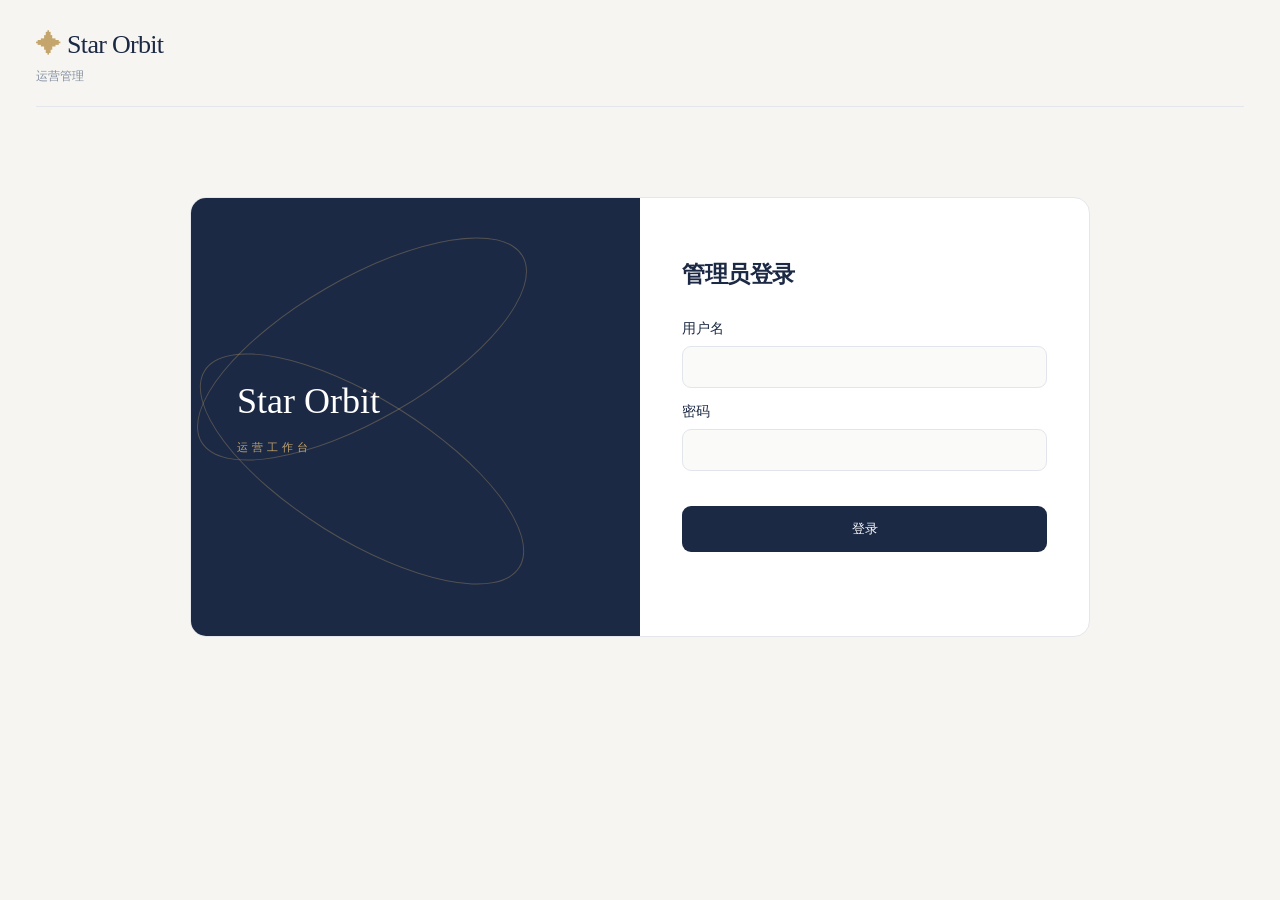
==== backend/admin-web/index.html @ 63a2cc02 "feat: release 3.2beta.1 with recovery, campaigns and improved AI scheduling" ====
<!doctype html><html lang="zh-CN"><head><meta charset="utf-8"><meta name="viewport" content="width=device-width,initial-scale=1"><title>Star Orbit · 运营管理</title><style>
*{box-sizing:border-box}body{margin:0;background:#f3f5fa;color:#26324b;font:15px system-ui,sans-serif}main{max-width:1100px;margin:40px auto;padding:20px}header{display:flex;justify-content:space-between;align-items:center;margin-bottom:30px}h1{font-size:26px}small,p{color:#6b7892}section{background:white;padding:24px;border-radius:20px;margin:16px 0;box-shadow:0 8px 30px #26324b08}#login{max-width:420px;margin:70px auto}label{display:block;margin:15px 0}input,textarea,select,button{font:inherit;border-radius:10px;padding:12px;border:1px solid #d9dfec}input,textarea{width:100%;margin-top:8px}textarea{resize:vertical}button{cursor:pointer;background:#596fd5;color:#fff;border:0}button:disabled{opacity:.5}form.search,.toolbar{display:flex;gap:12px;align-items:end;flex-wrap:wrap}form.search input{flex:1}table{width:100%;border-collapse:collapse}td,th{text-align:left;padding:15px 10px;border-bottom:1px solid #edf0f5;word-break:break-word}.table{overflow:auto}#notice{min-height:24px;color:#aa3657}dialog{border:0;border-radius:20px;max-width:440px;width:90%;padding:25px}dialog::backdrop{background:#18254066}.actions{display:flex;gap:12px;margin-top:20px;flex-wrap:wrap}.tabs{display:flex;gap:12px}.tabs button{background:#e5e9f3;color:#425372}.tabs button[aria-selected=true]{background:#596fd5;color:white}.badge{display:inline-block;padding:5px 9px;background:#edf1f9;border-radius:7px;white-space:nowrap;font-size:13px}.badge.processing{background:#fff2da;color:#956721}.badge.completed{background:#e7f4ed;color:#377453}#feedback-detail{max-width:720px;max-height:88vh;overflow:auto}.detail-text{white-space:pre-wrap;overflow-wrap:anywhere;line-height:1.8;color:#26324b}.feedback-images{display:flex;gap:12px;flex-wrap:wrap}.feedback-images img{width:140px;height:130px;object-fit:contain;background:#f5f6fa;border-radius:10px}.feedback-preview{max-width:300px;min-width:170px}.toolbar label{margin:0}.counts{font-size:14px;color:#6b7892}#feedback-save-note{color:#aa3657}button.secondary{background:#e8ecf4;color:#425372}[hidden]{display:none!important}@media(max-width:600px){main{margin:12px auto;padding:14px}section{padding:18px}header{margin-bottom:15px}td,th{padding:12px 8px}dialog{padding:20px}.feedback-images img{width:105px;height:105px}}
:root{color-scheme:light;--navy:#1c2945;--gold:#c4a56b;--muted:#8490a2}body{background:#f6f5f1;color:var(--navy);font-size:14px}main{max-width:1500px;padding:30px 36px;margin:0 auto}header{margin:0 0 20px;padding-bottom:22px;border-bottom:1px solid #e4e6eb}h1{font:26px Georgia,serif;letter-spacing:-.7px;margin:0 0 7px}h1:first-letter{color:var(--gold)}small,p{color:var(--muted)}button{background:var(--navy);border-radius:9px;font-size:13px}button:focus-visible,a:focus-visible{outline:2px solid var(--gold);outline-offset:3px}input,select,textarea{background:#fafaf8;border-color:#e2e5eb;color:var(--navy);border-radius:9px}input:focus,textarea:focus,select:focus{outline:2px solid #c4a56b77;outline-offset:1px}section{box-shadow:none;border:1px solid #e4e6eb;border-radius:16px;padding:26px;margin:0}#login{max-width:900px;min-height:440px;display:grid;grid-template-columns:1fr 1fr;padding:0;overflow:hidden;margin:50px auto}.login-brand{background:var(--navy);color:white;display:flex;flex-direction:column;justify-content:center;padding:46px;position:relative;overflow:hidden}.login-brand:before,.login-brand:after{content:"";position:absolute;width:370px;height:140px;border:1px solid #c4a56b55;border-radius:50%;transform:rotate(-30deg);left:-15px;top:80px}.login-brand:after{transform:rotate(32deg);top:200px}.login-brand strong{font:36px Georgia,serif;position:relative}.login-brand span{color:#c4a56b;margin-top:18px;letter-spacing:4px;font-size:11px}.login-form-wrap{padding:42px}.login-form-wrap h2{font-size:23px;letter-spacing:-.5px;margin-bottom:30px}#login-form>button{width:100%;margin-top:20px;padding:14px}#workspace{display:grid;grid-template-columns:185px minmax(0,1fr);gap:30px;min-height:70vh}.tabs{grid-row:1 / 3;display:flex;flex-direction:column;align-items:stretch;padding-top:4px}.tabs button{text-align:left;background:none;color:#788397;padding:15px 18px;font-weight:500}.tabs button[aria-selected=true]{background:var(--navy);color:white}.workspace-heading{display:flex;align-items:baseline;justify-content:space-between;margin-bottom:24px}.workspace-heading h2{margin:0;font-size:22px}.workspace-heading span{font-size:11px;color:var(--muted)}form.search{margin-bottom:24px}form.search input{margin:0;min-width:160px}#notice{margin:5px 0 14px;font-size:12px;min-height:20px}th{color:#8a95a6;font-size:11px;font-weight:500;white-space:nowrap}td{font-size:12px;border-color:#eef0f4;padding:19px 10px}td button{background:#f2f4f7;color:#52617b;padding:9px 11px;font-size:11px}.actions button.secondary,.actions>button:not(:first-child),#logout{background:white;color:#657187;border:1px solid #e4e6eb}.actions{justify-content:flex-end}.toolbar{margin-bottom:24px}.toolbar label{font-size:12px;color:#8993a3}.toolbar select{margin-left:12px;padding:9px}.counts{font-size:11px}.badge{font-size:11px;border-radius:20px;color:#67758e;background:#eff2f7}.badge.processing{color:#927842;background:#f4ecda}.badge.completed{color:#477760;background:#eaf2ed}.feedback-workbench{display:grid;grid-template-columns:minmax(0,1fr);gap:24px}.feedback-workbench:has(dialog[open]){grid-template-columns:minmax(0,1fr) 340px}.feedback-preview{min-width:130px;max-width:240px;line-height:1.7}.feedback-images img{width:88px;height:85px}.detail-text{font-size:13px;line-height:1.9}.detail-text:empty{display:none}#feedback-detail{background:#f8f8f5;border:1px solid #e4e6eb;border-radius:14px}#feedback-detail h2{font-size:18px}#feedback-detail h3{font-size:11px;color:#8c95a4;font-weight:500;margin-top:25px}#feedback-meta,#feedback-handler{font-size:10px;line-height:1.8}#feedback-update label{font-size:12px}#feedback-note{font-size:12px}#feedback-update .actions{justify-content:flex-start}#feedback-update button{font-size:11px}dialog{color:var(--navy);background:#f6f5f1;box-shadow:0 20px 80px #1c29451a}dialog::backdrop{background:#1c294577;backdrop-filter:blur(4px)}
@media(min-width:1101px){#feedback-detail[open]{position:static;width:100%;max-width:none;max-height:80vh;margin:0;padding:22px}}
@media(max-width:1100px){.feedback-workbench:has(dialog[open]){grid-template-columns:minmax(0,1fr)}#feedback-detail{position:fixed;width:min(90%,600px);max-height:88vh;padding:25px}}
@media(max-width:700px){main{padding:20px 16px}#workspace{grid-template-columns:minmax(0,1fr);gap:18px}.tabs{grid-row:auto;flex-direction:row;gap:8px}.tabs button{flex:1;text-align:center}section{padding:18px}.workspace-heading span{display:none}#login{grid-template-columns:1fr;margin-top:24px}.login-brand{padding:34px;min-height:140px}.login-brand strong{font-size:30px}.login-form-wrap{padding:28px}.toolbar{gap:10px}.counts{flex-basis:100%}header{padding-bottom:18px}h1{font-size:24px}.workspace-heading h2{font-size:20px}}
</style></head><body><main><header><div><h1>✦ Star Orbit</h1><small>运营管理</small></div><button id="logout" hidden>退出登录</button></header><p id="notice" role="status"></p><section id="login"><div class="login-brand"><strong>Star Orbit</strong><span>运营工作台</span></div><div class="login-form-wrap"><h2>管理员登录</h2><form id="login-form"><label>用户名<input id="username" autocomplete="username" required></label><label>密码<input id="password" type="password" autocomplete="current-password" required></label><button>登录</button></form></div></section>
<div id="workspace" hidden><nav class="tabs" aria-label="管理栏目"><button id="users-tab" aria-selected="true">用户管理</button><button id="feedback-tab" aria-selected="false">用户反馈</button></nav><section id="dashboard" hidden><div class="workspace-heading"><h2>用户管理</h2><span>账号与信息</span></div><form id="search" class="search"><input id="query" placeholder="搜索用户名、昵称或用户 ID" maxlength="80" aria-label="搜索用户"><button>查询</button></form><div class="table"><table><thead><tr><th>用户名</th><th>昵称</th><th>用户 ID</th><th>操作</th></tr></thead><tbody id="rows"></tbody></table></div><div class="actions"><button id="prev">上一页</button><button id="next">下一页</button></div></section>
<section id="feedback-dashboard" hidden><div class="workspace-heading"><h2>用户反馈</h2><span>倾听每一次使用体验</span></div><div class="toolbar"><label>处理状态<select id="feedback-filter"><option value="">全部反馈</option><option value="pending">待处理</option><option value="processing">处理中</option><option value="completed">处理完成</option></select></label><button id="feedback-refresh">刷新</button><span class="counts" id="feedback-counts"></span></div><div class="feedback-workbench"><div><div class="table"><table><thead><tr><th>提交时间</th><th>问题描述</th><th>联系方式</th><th>状态</th><th>操作</th></tr></thead><tbody id="feedback-rows"></tbody></table></div><div class="actions"><button id="feedback-prev">上一页</button><button id="feedback-next">下一页</button></div></div><dialog id="feedback-detail"><h2>用户反馈</h2><p id="feedback-meta"></p><h3>问题描述</h3><p class="detail-text" id="feedback-description"></p><h3>联系方式</h3><p class="detail-text" id="feedback-contact"></p><div class="feedback-images" id="feedback-images"></div><form id="feedback-update"><label>处理状态<select id="feedback-state"><option value="pending">待处理</option><option value="processing">处理中</option><option value="completed">处理完成</option></select></label><label>处理备注<textarea id="feedback-note" maxlength="2000" rows="3" placeholder="内部备注，仅管理员可见"></textarea></label><p id="feedback-handler"></p><p id="feedback-save-note" role="status"></p><div class="actions"><button id="feedback-save">保存处理结果</button><button id="feedback-close" type="button" class="secondary">关闭</button></div></form></dialog></div></section></div>
<dialog id="reset"><h2>重置用户密码</h2><p id="target"></p><p>重置后，该用户现有登录会话将失效，需要用新密码登录。</p><form id="reset-form"><label>新密码<input id="new-password" type="password" minlength="10" maxlength="128" autocomplete="new-password" required></label><label>再次输入<input id="confirm-password" type="password" minlength="10" maxlength="128" autocomplete="new-password" required></label><div class="actions"><button>确认重置</button><button id="cancel" type="button">取消</button></div></form></dialog>
</main><script src="/admin/app.js"></script><script src="/admin/feedback.js"></script><script src="/admin/campaigns.js"></script></body></html>
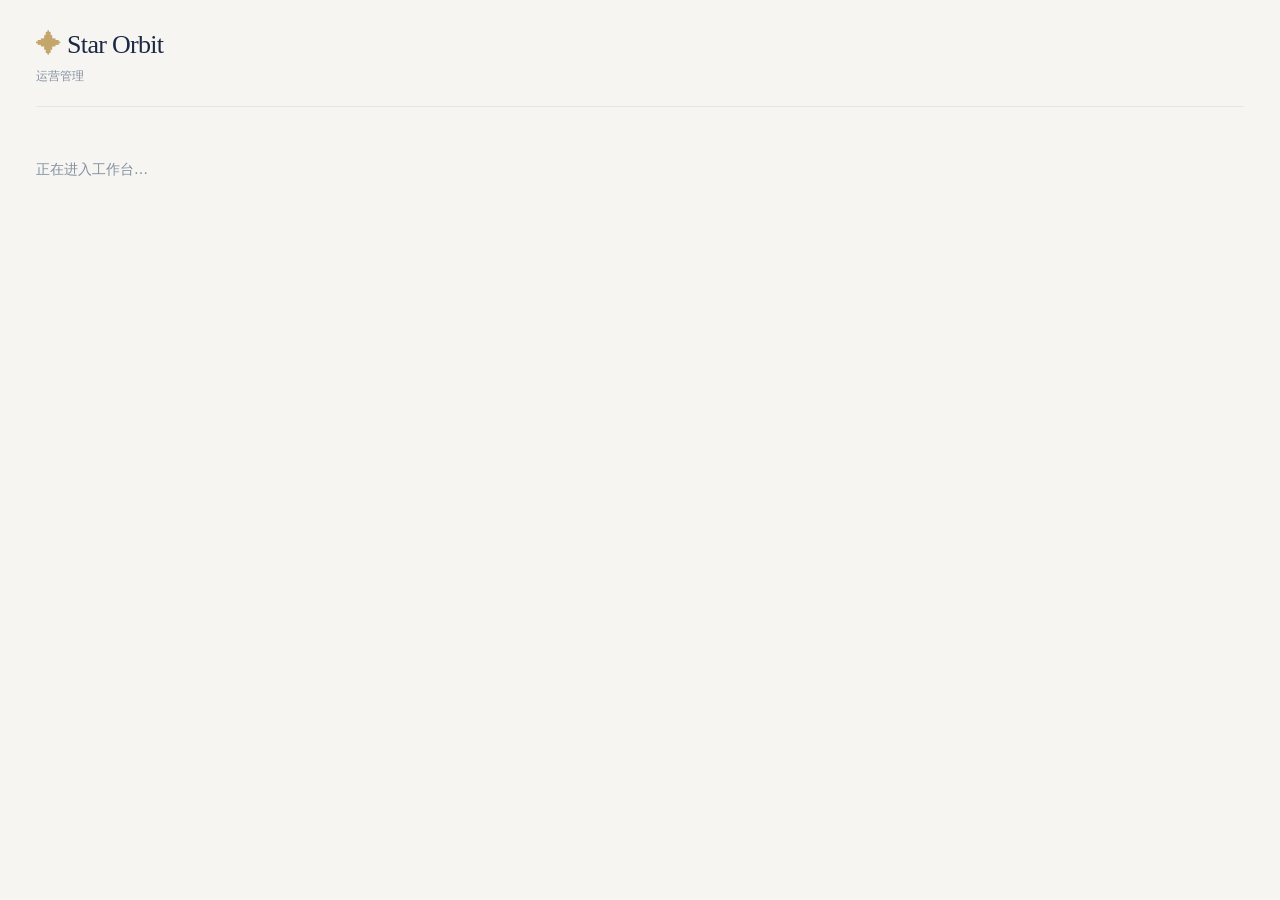
==== commit a952d4af: "发布3.3beta.4测试版：完善搭子刷新、待办交互和弹窗显示" ====
--- a/backend/admin-web/index.html
+++ b/backend/admin-web/index.html
@@ -1,11 +1,11 @@
 <!doctype html><html lang="zh-CN"><head><meta charset="utf-8"><meta name="viewport" content="width=device-width,initial-scale=1"><title>Star Orbit · 运营管理</title><style>
 *{box-sizing:border-box}body{margin:0;background:#f3f5fa;color:#26324b;font:15px system-ui,sans-serif}main{max-width:1100px;margin:40px auto;padding:20px}header{display:flex;justify-content:space-between;align-items:center;margin-bottom:30px}h1{font-size:26px}small,p{color:#6b7892}section{background:white;padding:24px;border-radius:20px;margin:16px 0;box-shadow:0 8px 30px #26324b08}#login{max-width:420px;margin:70px auto}label{display:block;margin:15px 0}input,textarea,select,button{font:inherit;border-radius:10px;padding:12px;border:1px solid #d9dfec}input,textarea{width:100%;margin-top:8px}textarea{resize:vertical}button{cursor:pointer;background:#596fd5;color:#fff;border:0}button:disabled{opacity:.5}form.search,.toolbar{display:flex;gap:12px;align-items:end;flex-wrap:wrap}form.search input{flex:1}table{width:100%;border-collapse:collapse}td,th{text-align:left;padding:15px 10px;border-bottom:1px solid #edf0f5;word-break:break-word}.table{overflow:auto}#notice{min-height:24px;color:#aa3657}dialog{border:0;border-radius:20px;max-width:440px;width:90%;padding:25px}dialog::backdrop{background:#18254066}.actions{display:flex;gap:12px;margin-top:20px;flex-wrap:wrap}.tabs{display:flex;gap:12px}.tabs button{background:#e5e9f3;color:#425372}.tabs button[aria-selected=true]{background:#596fd5;color:white}.badge{display:inline-block;padding:5px 9px;background:#edf1f9;border-radius:7px;white-space:nowrap;font-size:13px}.badge.processing{background:#fff2da;color:#956721}.badge.completed{background:#e7f4ed;color:#377453}#feedback-detail{max-width:720px;max-height:88vh;overflow:auto}.detail-text{white-space:pre-wrap;overflow-wrap:anywhere;line-height:1.8;color:#26324b}.feedback-images{display:flex;gap:12px;flex-wrap:wrap}.feedback-images img{width:140px;height:130px;object-fit:contain;background:#f5f6fa;border-radius:10px}.feedback-preview{max-width:300px;min-width:170px}.toolbar label{margin:0}.counts{font-size:14px;color:#6b7892}#feedback-save-note{color:#aa3657}button.secondary{background:#e8ecf4;color:#425372}[hidden]{display:none!important}@media(max-width:600px){main{margin:12px auto;padding:14px}section{padding:18px}header{margin-bottom:15px}td,th{padding:12px 8px}dialog{padding:20px}.feedback-images img{width:105px;height:105px}}
-:root{color-scheme:light;--navy:#1c2945;--gold:#c4a56b;--muted:#8490a2}body{background:#f6f5f1;color:var(--navy);font-size:14px}main{max-width:1500px;padding:30px 36px;margin:0 auto}header{margin:0 0 20px;padding-bottom:22px;border-bottom:1px solid #e4e6eb}h1{font:26px Georgia,serif;letter-spacing:-.7px;margin:0 0 7px}h1:first-letter{color:var(--gold)}small,p{color:var(--muted)}button{background:var(--navy);border-radius:9px;font-size:13px}button:focus-visible,a:focus-visible{outline:2px solid var(--gold);outline-offset:3px}input,select,textarea{background:#fafaf8;border-color:#e2e5eb;color:var(--navy);border-radius:9px}input:focus,textarea:focus,select:focus{outline:2px solid #c4a56b77;outline-offset:1px}section{box-shadow:none;border:1px solid #e4e6eb;border-radius:16px;padding:26px;margin:0}#login{max-width:900px;min-height:440px;display:grid;grid-template-columns:1fr 1fr;padding:0;overflow:hidden;margin:50px auto}.login-brand{background:var(--navy);color:white;display:flex;flex-direction:column;justify-content:center;padding:46px;position:relative;overflow:hidden}.login-brand:before,.login-brand:after{content:"";position:absolute;width:370px;height:140px;border:1px solid #c4a56b55;border-radius:50%;transform:rotate(-30deg);left:-15px;top:80px}.login-brand:after{transform:rotate(32deg);top:200px}.login-brand strong{font:36px Georgia,serif;position:relative}.login-brand span{color:#c4a56b;margin-top:18px;letter-spacing:4px;font-size:11px}.login-form-wrap{padding:42px}.login-form-wrap h2{font-size:23px;letter-spacing:-.5px;margin-bottom:30px}#login-form>button{width:100%;margin-top:20px;padding:14px}#workspace{display:grid;grid-template-columns:185px minmax(0,1fr);gap:30px;min-height:70vh}.tabs{grid-row:1 / 3;display:flex;flex-direction:column;align-items:stretch;padding-top:4px}.tabs button{text-align:left;background:none;color:#788397;padding:15px 18px;font-weight:500}.tabs button[aria-selected=true]{background:var(--navy);color:white}.workspace-heading{display:flex;align-items:baseline;justify-content:space-between;margin-bottom:24px}.workspace-heading h2{margin:0;font-size:22px}.workspace-heading span{font-size:11px;color:var(--muted)}form.search{margin-bottom:24px}form.search input{margin:0;min-width:160px}#notice{margin:5px 0 14px;font-size:12px;min-height:20px}th{color:#8a95a6;font-size:11px;font-weight:500;white-space:nowrap}td{font-size:12px;border-color:#eef0f4;padding:19px 10px}td button{background:#f2f4f7;color:#52617b;padding:9px 11px;font-size:11px}.actions button.secondary,.actions>button:not(:first-child),#logout{background:white;color:#657187;border:1px solid #e4e6eb}.actions{justify-content:flex-end}.toolbar{margin-bottom:24px}.toolbar label{font-size:12px;color:#8993a3}.toolbar select{margin-left:12px;padding:9px}.counts{font-size:11px}.badge{font-size:11px;border-radius:20px;color:#67758e;background:#eff2f7}.badge.processing{color:#927842;background:#f4ecda}.badge.completed{color:#477760;background:#eaf2ed}.feedback-workbench{display:grid;grid-template-columns:minmax(0,1fr);gap:24px}.feedback-workbench:has(dialog[open]){grid-template-columns:minmax(0,1fr) 340px}.feedback-preview{min-width:130px;max-width:240px;line-height:1.7}.feedback-images img{width:88px;height:85px}.detail-text{font-size:13px;line-height:1.9}.detail-text:empty{display:none}#feedback-detail{background:#f8f8f5;border:1px solid #e4e6eb;border-radius:14px}#feedback-detail h2{font-size:18px}#feedback-detail h3{font-size:11px;color:#8c95a4;font-weight:500;margin-top:25px}#feedback-meta,#feedback-handler{font-size:10px;line-height:1.8}#feedback-update label{font-size:12px}#feedback-note{font-size:12px}#feedback-update .actions{justify-content:flex-start}#feedback-update button{font-size:11px}dialog{color:var(--navy);background:#f6f5f1;box-shadow:0 20px 80px #1c29451a}dialog::backdrop{background:#1c294577;backdrop-filter:blur(4px)}
-@media(min-width:1101px){#feedback-detail[open]{position:static;width:100%;max-width:none;max-height:80vh;margin:0;padding:22px}}
+:root{color-scheme:light;--navy:#1c2945;--gold:#c4a56b;--muted:#8490a2}body{background:#f6f5f1;color:var(--navy);font-size:14px}main{max-width:1500px;padding:30px 36px;margin:0 auto}header{margin:0 0 20px;padding-bottom:22px;border-bottom:1px solid #e4e6eb}h1{font:26px Georgia,serif;letter-spacing:-.7px;margin:0 0 7px}h1:first-letter{color:var(--gold)}small,p{color:var(--muted)}button{background:var(--navy);border-radius:9px;font-size:13px}button:focus-visible,a:focus-visible{outline:2px solid var(--gold);outline-offset:3px}input,select,textarea{background:#fafaf8;border-color:#e2e5eb;color:var(--navy);border-radius:9px}input:focus,textarea:focus,select:focus{outline:2px solid #c4a56b77;outline-offset:1px}section{box-shadow:none;border:1px solid #e4e6eb;border-radius:16px;padding:26px;margin:0}#login{max-width:900px;min-height:440px;display:grid;grid-template-columns:1fr 1fr;padding:0;overflow:hidden;margin:50px auto}.login-brand{background:var(--navy);color:white;display:flex;flex-direction:column;justify-content:center;padding:46px;position:relative;overflow:hidden}.login-brand:before,.login-brand:after{content:"";position:absolute;width:370px;height:140px;border:1px solid #c4a56b55;border-radius:50%;transform:rotate(-30deg);left:-15px;top:80px}.login-brand:after{transform:rotate(32deg);top:200px}.login-brand strong{font:36px Georgia,serif;position:relative}.login-brand span{color:#c4a56b;margin-top:18px;letter-spacing:4px;font-size:11px}.login-form-wrap{padding:42px}.login-form-wrap h2{font-size:23px;letter-spacing:-.5px;margin-bottom:30px}#login-form>button{width:100%;margin-top:20px;padding:14px}#workspace{display:grid;grid-template-columns:185px minmax(0,1fr);gap:30px;min-height:70vh}.tabs{grid-row:1 / 3;display:flex;flex-direction:column;align-items:stretch;padding-top:4px}.tabs button{text-align:left;background:none;color:#788397;padding:15px 18px;font-weight:500}.tabs button[aria-selected=true]{background:var(--navy);color:white}.workspace-heading{display:flex;align-items:baseline;justify-content:space-between;margin-bottom:24px}.workspace-heading h2{margin:0;font-size:22px}.workspace-heading span{font-size:11px;color:var(--muted)}form.search{margin-bottom:24px}form.search input{margin:0;min-width:160px}#notice{margin:5px 0 14px;font-size:12px;min-height:20px}th{color:#8a95a6;font-size:11px;font-weight:500;white-space:nowrap}td{font-size:12px;border-color:#eef0f4;padding:19px 10px}td button{background:#f2f4f7;color:#52617b;padding:9px 11px;font-size:11px}.actions button.secondary,.actions>button:not(:first-child),#logout{background:white;color:#657187;border:1px solid #e4e6eb}.actions{justify-content:flex-end}.toolbar{margin-bottom:24px}.toolbar label{font-size:12px;color:#8993a3}.toolbar select{margin-left:12px;padding:9px}.counts{font-size:11px}.badge{font-size:11px;border-radius:20px;color:#67758e;background:#eff2f7}.badge.processing{color:#927842;background:#f4ecda}.badge.completed{color:#477760;background:#eaf2ed}.feedback-workbench{display:grid;grid-template-columns:minmax(0,1fr);gap:24px}.feedback-preview{min-width:130px;max-width:240px;line-height:1.7}.feedback-images img{width:88px;height:85px}.detail-text{font-size:13px;line-height:1.9}.detail-text:empty{display:none}#feedback-detail{background:#f8f8f5;border:1px solid #e4e6eb;border-radius:14px}#feedback-detail h2{font-size:18px}#feedback-detail h3{font-size:11px;color:#8c95a4;font-weight:500;margin-top:25px}#feedback-meta,#feedback-handler{font-size:10px;line-height:1.8}#feedback-update label{font-size:12px}#feedback-note{font-size:12px}#feedback-update .actions{justify-content:flex-start}#feedback-update button{font-size:11px}dialog{color:var(--navy);background:#f6f5f1;box-shadow:0 20px 80px #1c29451a}dialog::backdrop{background:#1c294577;backdrop-filter:blur(4px)}
+#feedback-detail[open]{position:fixed;inset:0;width:min(720px,92vw);max-height:86vh;margin:auto;padding:28px}
 @media(max-width:1100px){.feedback-workbench:has(dialog[open]){grid-template-columns:minmax(0,1fr)}#feedback-detail{position:fixed;width:min(90%,600px);max-height:88vh;padding:25px}}
 @media(max-width:700px){main{padding:20px 16px}#workspace{grid-template-columns:minmax(0,1fr);gap:18px}.tabs{grid-row:auto;flex-direction:row;gap:8px}.tabs button{flex:1;text-align:center}section{padding:18px}.workspace-heading span{display:none}#login{grid-template-columns:1fr;margin-top:24px}.login-brand{padding:34px;min-height:140px}.login-brand strong{font-size:30px}.login-form-wrap{padding:28px}.toolbar{gap:10px}.counts{flex-basis:100%}header{padding-bottom:18px}h1{font-size:24px}.workspace-heading h2{font-size:20px}}
-</style></head><body><main><header><div><h1>✦ Star Orbit</h1><small>运营管理</small></div><button id="logout" hidden>退出登录</button></header><p id="notice" role="status"></p><section id="login"><div class="login-brand"><strong>Star Orbit</strong><span>运营工作台</span></div><div class="login-form-wrap"><h2>管理员登录</h2><form id="login-form"><label>用户名<input id="username" autocomplete="username" required></label><label>密码<input id="password" type="password" autocomplete="current-password" required></label><button>登录</button></form></div></section>
-<div id="workspace" hidden><nav class="tabs" aria-label="管理栏目"><button id="users-tab" aria-selected="true">用户管理</button><button id="feedback-tab" aria-selected="false">用户反馈</button></nav><section id="dashboard" hidden><div class="workspace-heading"><h2>用户管理</h2><span>账号与信息</span></div><form id="search" class="search"><input id="query" placeholder="搜索用户名、昵称或用户 ID" maxlength="80" aria-label="搜索用户"><button>查询</button></form><div class="table"><table><thead><tr><th>用户名</th><th>昵称</th><th>用户 ID</th><th>操作</th></tr></thead><tbody id="rows"></tbody></table></div><div class="actions"><button id="prev">上一页</button><button id="next">下一页</button></div></section>
-<section id="feedback-dashboard" hidden><div class="workspace-heading"><h2>用户反馈</h2><span>倾听每一次使用体验</span></div><div class="toolbar"><label>处理状态<select id="feedback-filter"><option value="">全部反馈</option><option value="pending">待处理</option><option value="processing">处理中</option><option value="completed">处理完成</option></select></label><button id="feedback-refresh">刷新</button><span class="counts" id="feedback-counts"></span></div><div class="feedback-workbench"><div><div class="table"><table><thead><tr><th>提交时间</th><th>问题描述</th><th>联系方式</th><th>状态</th><th>操作</th></tr></thead><tbody id="feedback-rows"></tbody></table></div><div class="actions"><button id="feedback-prev">上一页</button><button id="feedback-next">下一页</button></div></div><dialog id="feedback-detail"><h2>用户反馈</h2><p id="feedback-meta"></p><h3>问题描述</h3><p class="detail-text" id="feedback-description"></p><h3>联系方式</h3><p class="detail-text" id="feedback-contact"></p><div class="feedback-images" id="feedback-images"></div><form id="feedback-update"><label>处理状态<select id="feedback-state"><option value="pending">待处理</option><option value="processing">处理中</option><option value="completed">处理完成</option></select></label><label>处理备注<textarea id="feedback-note" maxlength="2000" rows="3" placeholder="内部备注，仅管理员可见"></textarea></label><p id="feedback-handler"></p><p id="feedback-save-note" role="status"></p><div class="actions"><button id="feedback-save">保存处理结果</button><button id="feedback-close" type="button" class="secondary">关闭</button></div></form></dialog></div></section></div>
+</style></head><body><main><header><div><h1>✦ Star Orbit</h1><small>运营管理</small></div><button id="logout" hidden>退出登录</button></header><p id="notice" role="status"></p><p id="auth-loading" role="status">正在进入工作台…</p><section id="login" hidden><div class="login-brand"><strong>Star Orbit</strong><span>运营工作台</span></div><div class="login-form-wrap"><h2>管理员登录</h2><form id="login-form"><label>用户名<input id="username" autocomplete="username" required></label><label>密码<input id="password" type="password" autocomplete="current-password" required></label><button>登录</button></form></div></section>
+<div id="workspace" hidden><nav class="tabs" aria-label="管理栏目"><button id="users-tab" aria-selected="true">用户管理</button><button id="feedback-tab" aria-selected="false">用户反馈</button><a href="/admin/codes/" style="padding:15px 18px;color:#788397;text-decoration:none">星币兑换码</a></nav><section id="dashboard" hidden><div class="workspace-heading"><h2>用户管理</h2><span>账号与信息</span></div><form id="search" class="search"><input id="query" placeholder="搜索用户名、昵称或用户 ID" maxlength="80" aria-label="搜索用户"><button>查询</button></form><div class="table"><table><thead><tr><th>用户名</th><th>昵称</th><th>用户 ID</th><th>操作</th></tr></thead><tbody id="rows"></tbody></table></div><div class="actions"><button id="prev">上一页</button><button id="next">下一页</button></div></section>
+<section id="feedback-dashboard" hidden><div class="workspace-heading"><h2>用户反馈</h2><span>倾听每一次使用体验</span></div><div class="toolbar"><label>处理状态<select id="feedback-filter"><option value="">全部反馈</option><option value="pending">待处理</option><option value="processing">处理中</option><option value="completed">处理完成</option></select></label><button id="feedback-refresh">刷新</button><span class="counts" id="feedback-counts"></span></div><div class="feedback-workbench"><div><div class="table"><table><thead><tr><th>提交时间</th><th>问题描述</th><th>联系方式</th><th>状态</th><th>操作</th></tr></thead><tbody id="feedback-rows"></tbody></table></div><div class="actions"><button id="feedback-prev">上一页</button><button id="feedback-next">下一页</button></div></div><dialog id="feedback-detail"><h2>用户反馈</h2><p id="feedback-meta"></p><h3>问题描述</h3><p class="detail-text" id="feedback-description"></p><h3>联系方式</h3><p class="detail-text" id="feedback-contact"></p><div class="feedback-images" id="feedback-images"></div><form id="feedback-update"><label>处理状态<select id="feedback-state"><option value="pending">待处理</option><option value="processing">处理中</option><option value="completed">处理完成</option></select></label><label>处理备注<textarea id="feedback-note" maxlength="2000" rows="3" placeholder="内部备注，仅管理员可见"></textarea></label><p id="feedback-handler"></p><p id="feedback-save-note" role="status"></p><div class="actions"><button id="feedback-save">保存处理结果</button><button id="feedback-delete" type="button" style="color:#ac4355">删除反馈</button><button id="feedback-close" type="button" class="secondary">关闭</button></div></form></dialog></div></section></div>
 <dialog id="reset"><h2>重置用户密码</h2><p id="target"></p><p>重置后，该用户现有登录会话将失效，需要用新密码登录。</p><form id="reset-form"><label>新密码<input id="new-password" type="password" minlength="10" maxlength="128" autocomplete="new-password" required></label><label>再次输入<input id="confirm-password" type="password" minlength="10" maxlength="128" autocomplete="new-password" required></label><div class="actions"><button>确认重置</button><button id="cancel" type="button">取消</button></div></form></dialog>
-</main><script src="/admin/app.js"></script><script src="/admin/feedback.js"></script><script src="/admin/campaigns.js"></script></body></html>
+</main><script src="/admin/app.js"></script><script src="/admin/feedback.js"></script><script src="/admin/campaigns.js"></script><script src="/admin/campaign-media.js"></script></body></html>
